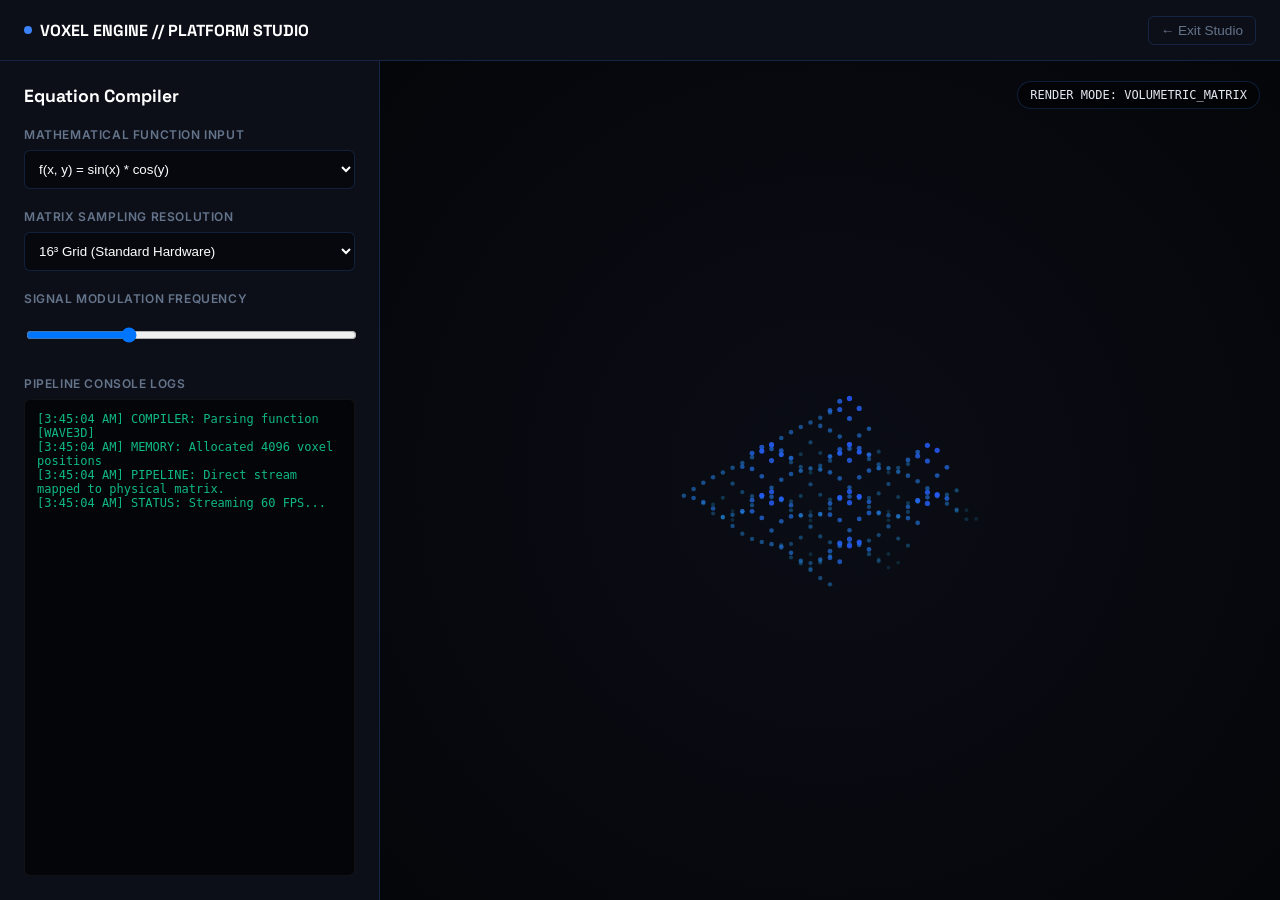
==== platform.html @ da531aa2 "Creation of equation voxel demo, for interactivity" ====
<!DOCTYPE html>
<html lang="en">
<head>
    <meta charset="UTF-8">
    <meta name="viewport" content="width=device-width, initial-scale=1.0">
    <title>Voxel Engine | Compiler Studio</title>
    <link href="https://fonts.googleapis.com/css2?family=Inter:wght@400;600&family=Space+Grotesk:wght@500;700&display=swap" rel="stylesheet">
    <style>
        :root {
            --bg-dark: #06070d;
            --panel-bg: #0d0f18;
            --accent: #3b82f6;
            --accent-glow: rgba(59, 130, 246, 0.3);
            --border: rgba(59, 130, 246, 0.2);
            --text: #e2e8f0;
            --text-muted: #64748b;
        }

        body {
            margin: 0;
            padding: 0;
            background-color: var(--bg-dark);
            color: var(--text);
            font-family: 'Inter', sans-serif;
            height: 100vh;
            display: flex;
            flex-direction: column;
            overflow: hidden;
        }

        /* Top Bar de la Plataforma */
        .platform-header {
            display: flex;
            justify-content: space-between;
            align-items: center;
            padding: 0 24px;
            height: 60px;
            background: var(--panel-bg);
            border-bottom: 1px solid var(--border);
        }

        .logo-area {
            font-family: 'Space Grotesk', sans-serif;
            font-weight: 700;
            color: #fff;
            display: flex;
            align-items: center;
            gap: 8px;
        }

        .back-btn {
            background: transparent;
            border: 1px solid var(--border);
            color: var(--text-muted);
            padding: 6px 12px;
            border-radius: 6px;
            cursor: pointer;
            font-size: 0.85rem;
            transition: all 0.2s;
        }

        .back-btn:hover {
            color: #fff;
            border-color: var(--accent);
        }

        /* Contenedor Principal Splitted */
        .workspace {
            display: flex;
            flex: 1;
            height: calc(100vh - 60px);
        }

        /* Panel Izquierdo: Compilador e Inputs */
        .compiler-panel {
            width: 380px;
            background: var(--panel-bg);
            border-right: 1px solid var(--border);
            padding: 24px;
            display: flex;
            flex-direction: column;
            gap: 20px;
            box-sizing: border-box;
        }

        .panel-title {
            font-family: 'Space Grotesk', sans-serif;
            font-size: 1.1rem;
            margin: 0;
            color: #fff;
        }

        .form-group {
            display: flex;
            flex-direction: column;
            gap: 8px;
        }

        label {
            font-size: 0.75rem;
            font-weight: 600;
            text-transform: uppercase;
            color: var(--text-muted);
            letter-spacing: 0.05em;
        }

        select, input[type="range"] {
            width: 100%;
            background: #07080d;
            border: 1px solid var(--border);
            color: #fff;
            padding: 10px;
            border-radius: 6px;
            box-sizing: border-box;
            outline: none;
        }

        /* Pantalla de Consola/Telemetría */
        .console-output {
            flex: 1;
            background: #040508;
            border: 1px solid rgba(255, 255, 255, 0.05);
            border-radius: 6px;
            padding: 12px;
            font-family: monospace;
            font-size: 0.75rem;
            color: #10b981;
            overflow-y: auto;
            white-space: pre-wrap;
        }

        /* Panel Derecho: Visualizador de Matriz Completa */
        .viewport-panel {
            flex: 1;
            display: flex;
            flex-direction: column;
            justify-content: center;
            align-items: center;
            background: radial-gradient(circle at center, #0b0d16 0%, #05060a 100%);
            position: relative;
        }

        canvas {
            max-width: 90%;
            max-height: 85%;
        }

        .viewport-badge {
            position: absolute;
            top: 20px;
            right: 20px;
            background: rgba(0, 0, 0, 0.4);
            border: 1px solid var(--border);
            padding: 6px 12px;
            border-radius: 20px;
            font-size: 0.75rem;
            font-family: monospace;
        }
    </style>
</head>
<body>

    <header class="platform-header">
        <div class="logo-area">
            <div style="width: 8px; height: 8px; background: var(--accent); border-radius: 50%;"></div>
            VOXEL ENGINE // PLATFORM STUDIO
        </div>
        <button class="back-btn" onclick="window.location.href='index.html'">← Exit Studio</button>
    </header>

    <div class="workspace">
        <aside class="compiler-panel">
            <h2 class="panel-title">Equation Compiler</h2>
            
            <div class="form-group">
                <label>Mathematical Function Input</label>
                <select id="equation-selector">
                    <option value="wave3d">f(x, y) = sin(x) * cos(y)</option>
                    <option value="cone">f(x, y) = 1 - sqrt(x² + y²)</option>
                    <option value="pulse">f(x, y) = cos(x² - y²)</option>
                </select>
            </div>

            <div class="form-group">
                <label>Matrix Sampling Resolution</label>
                <select id="resolution-selector">
                    <option value="8">8³ Grid (Draft)</option>
                    <option value="16" selected>16³ Grid (Standard Hardware)</option>
                    <option value="24">24³ Grid (High-Density Push)</option>
                </select>
            </div>

            <div class="form-group">
                <label>Signal Modulation Frequency</label>
                <input type="range" id="freq-modulation" min="0.4" max="2.5" step="0.1" value="1.0">
            </div>

            <div class="form-group" style="flex: 1; display: flex; flex-direction: column;">
                <label>Pipeline Console Logs</label>
                <div class="console-output" id="console-logs">Initializing core pipeline...</div>
            </div>
        </aside>

        <main class="viewport-panel">
            <div class="viewport-badge">RENDER MODE: VOLUMETRIC_MATRIX</div>
            <canvas id="studio-canvas" width="550" height="480"></canvas>
        </main>
    </div>

    <script>
        const canvas = document.getElementById('studio-canvas');
        const ctx = canvas.getContext('2d');
        const eqSelect = document.getElementById('equation-selector');
        const resSelect = document.getElementById('resolution-selector');
        const freqSlider = document.getElementById('freq-modulation');
        const consoleLogs = document.getElementById('console-logs');

        let tick = 0;

        // Proyección isométrica limpia
        function project(x, y, z) {
            const isoX = (x - y) * Math.cos(Math.PI / 6);
            const isoY = (x + y) * Math.sin(Math.PI / 6) - z;
            return {
                x: canvas.width / 2 + isoX,
                y: canvas.height / 2 + isoY + 20
            };
        }

        function logPipeline(equationName, size) {
            const timestamp = new Date().toLocaleTimeString();
            consoleLogs.innerHTML = `[${timestamp}] COMPILER: Parsing function [${equationName.toUpperCase()}]\n` +
                                    `[${timestamp}] MEMORY: Allocated ${Math.pow(size, 3)} voxel positions\n` +
                                    `[${timestamp}] PIPELINE: Direct stream mapped to physical matrix.\n` +
                                    `[${timestamp}] STATUS: Streaming 60 FPS...`;
        }

        function renderWorkspace() {
            ctx.clearRect(0, 0, canvas.width, canvas.height);
            tick += 0.04;

            const gridSize = parseInt(resSelect.value);
            const freq = parseFloat(freqSlider.value);
            const equation = eqSelect.value;

            // Renderizar de atrás hacia adelante para simular oclusión 3D real
            for (let x = 0; x < gridSize; x++) {
                for (let y = 0; y < gridSize; y++) {
                    
                    // Normalización de coordenadas espaciales
                    const cx = (x - gridSize / 2) * (12 / gridSize);
                    const cy = (y - gridSize / 2) * (12 / gridSize);
                    let cz = 0;

                    // Lógicas matemáticas reales discretizadas en tiempo real
                    if (equation === 'wave3d') {
                        cz = Math.sin(cx * freq + tick) * Math.cos(cy * freq + tick) * 4;
                    } else if (equation === 'cone') {
                        const dist = Math.sqrt(cx*cx + cy*cy);
                        cz = Math.sin(dist * freq - tick) * 3;
                    } else if (equation === 'pulse') {
                        cz = Math.cos((cx*cx - cy*cy) * 0.2 * freq - tick) * 3.5;
                    }

                    // Escala visual de los cubos según resolución elegida
                    const scaleFactor = 240 / gridSize;
                    const pt = project(cx * scaleFactor, cy * scaleFactor, cz * (scaleFactor * 0.4));
                    
                    // Tamaño dinámico: los elementos más altos brillan y resaltan más
                    const radius = Math.max(1.5, (scaleFactor * 0.15) + cz * 0.1);
                    const opacity = Math.max(0.15, Math.min(1, (cz + 5) / 10));

                    ctx.beginPath();
                    ctx.arc(pt.x, pt.y, radius, 0, Math.PI * 2);
                    
                    // Gradientes Reactivos a la Altura
                    const hue = 210 + (cz * 4);
                    ctx.fillStyle = `hsla(${hue}, 90%, 55%, ${opacity})`;
                    ctx.fill();
                }
            }

            requestAnimationFrame(renderWorkspace);
        }

        // Oyentes para actualizar la consola interactiva en tiempo real al cambiar parámetros
        eqSelect.addEventListener('change', () => logPipeline(eqSelect.value, resSelect.value));
        resSelect.addEventListener('change', () => logPipeline(eqSelect.value, resSelect.value));
        freqSlider.addEventListener('input', () => logPipeline(eqSelect.value, resSelect.value));

        // Lanzar ejecución por primera vez
        logPipeline(eqSelect.value, resSelect.value);
        renderWorkspace();
    </script>
</body>
</html>
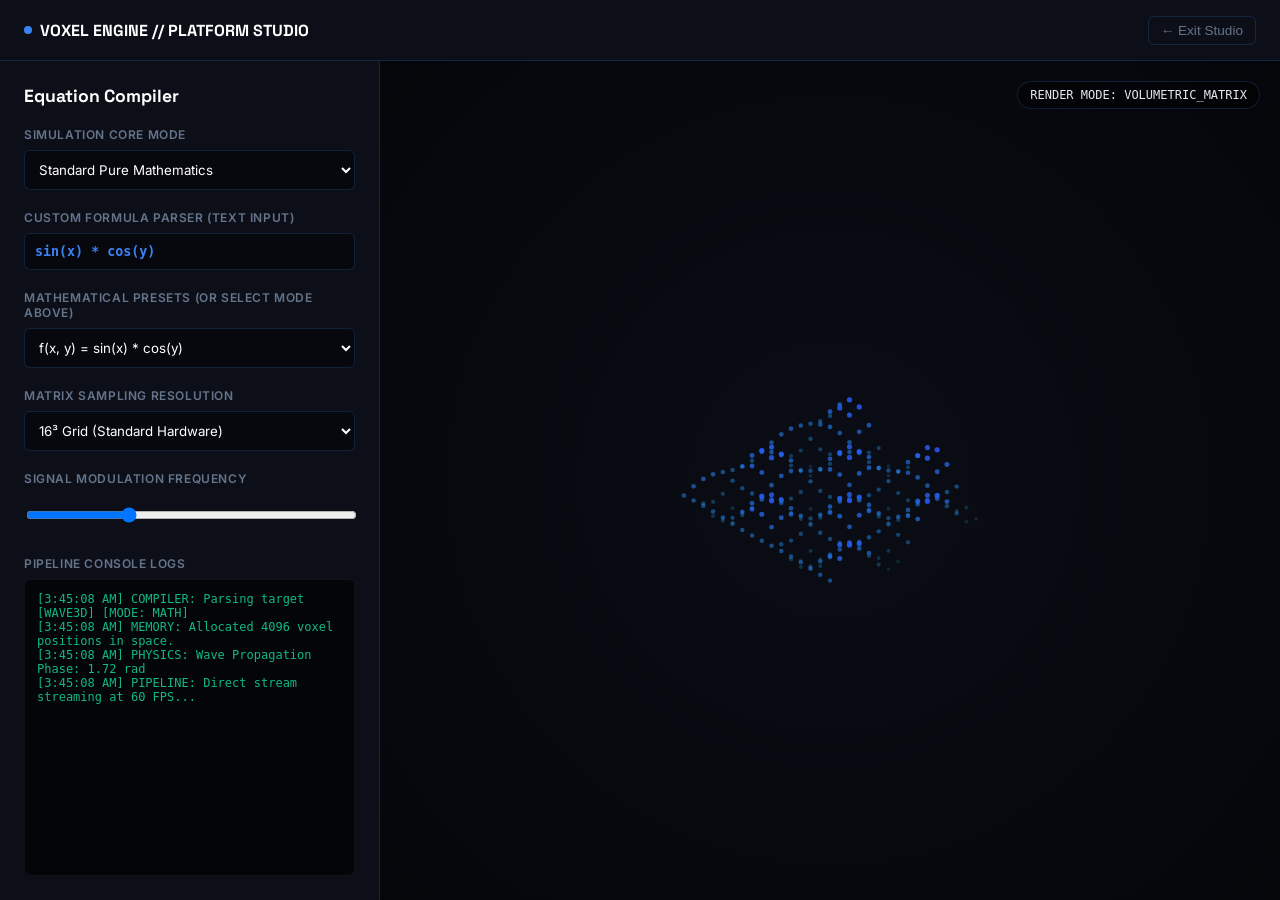
==== commit cd037fb6: "add fuctions in boxes (efect-fhotoelectric; reaman)" ====
--- a/platform.html
+++ b/platform.html
@@ -81,6 +81,7 @@
             flex-direction: column;
             gap: 20px;
             box-sizing: border-box;
+            overflow-y: auto;
         }
 
         .panel-title {
@@ -104,7 +105,7 @@
             letter-spacing: 0.05em;
         }
 
-        select, input[type="range"] {
+        select, input[type="range"], input[type="text"] {
             width: 100%;
             background: #07080d;
             border: 1px solid var(--border);
@@ -113,10 +114,18 @@
             border-radius: 6px;
             box-sizing: border-box;
             outline: none;
+            font-family: 'Inter', sans-serif;
+        }
+
+        input[type="text"] {
+            font-family: monospace;
+            color: #3b82f6;
+            font-weight: bold;
         }
 
         /* Pantalla de Consola/Telemetría */
         .console-output {
+            min-height: 150px;
             flex: 1;
             background: #040508;
             border: 1px solid rgba(255, 255, 255, 0.05);
@@ -173,11 +182,26 @@
             <h2 class="panel-title">Equation Compiler</h2>
             
             <div class="form-group">
-                <label>Mathematical Function Input</label>
+                <label>Simulation Core Mode</label>
+                <select id="mode-selector">
+                    <option value="math">Standard Pure Mathematics</option>
+                    <option value="integral">Calculus: Volumetric Riemann Integral</option>
+                    <option value="photoelectric">Quantum Physics: Photoelectric Emission</option>
+                </select>
+            </div>
+
+            <div class="form-group">
+                <label>Custom Formula Parser (Text Input)</label>
+                <input type="text" id="formula-input" value="sin(x) * cos(y)" placeholder="e.g. sin(x) * cos(y)">
+            </div>
+
+            <div class="form-group">
+                <label>Mathematical Presets (Or Select Mode Above)</label>
                 <select id="equation-selector">
                     <option value="wave3d">f(x, y) = sin(x) * cos(y)</option>
                     <option value="cone">f(x, y) = 1 - sqrt(x² + y²)</option>
                     <option value="pulse">f(x, y) = cos(x² - y²)</option>
+                    <option value="custom_input">Use Custom Formula Input ↑</option>
                 </select>
             </div>
 
@@ -214,6 +238,10 @@
         const resSelect = document.getElementById('resolution-selector');
         const freqSlider = document.getElementById('freq-modulation');
         const consoleLogs = document.getElementById('console-logs');
+
+        // Referencias seguras a los nuevos componentes del DOM
+        const modeSelector = document.getElementById('mode-selector');
+        const formulaInput = document.getElementById('formula-input');
 
         let tick = 0;
 
@@ -227,12 +255,77 @@
             };
         }
 
-        function logPipeline(equationName, size) {
+        // Intérprete y Evaluador Matemático Procedimental Seguro
+        function evaluateEquation(equation, cx, cy, freq, t) {
+            const mode = modeSelector.value;
+
+            // 1. Intercepción Cuántica: Efecto Fotoeléctrico
+            if (mode === 'photoelectric') {
+                const threshold = 0.8; 
+                // Fenómeno ondulatorio base golpeando la superficie metálica
+                const energyWave = Math.sin(cx * freq + t) * Math.cos(cy * freq + t) * 3;
+                // Si supera la función de trabajo del metal, los electrones se eyectan (vóxeles suben libremente)
+                return energyWave > threshold ? energyWave * 1.8 : 0.1; 
+            }
+
+            // 2. Si el usuario seleccionó evaluar la caja de texto directo
+            if (equation === 'custom_input') {
+                try {
+                    let textFormula = formulaInput.value.toLowerCase()
+                        .replace(/x/g, `(${cx})`)
+                        .replace(/y/g, `(${cy})`)
+                        .replace(/sin/g, 'Math.sin')
+                        .replace(/cos/g, 'Math.cos')
+                        .replace(/sqrt/g, 'Math.sqrt')
+                        .replace(/pi/g, 'Math.PI');
+                    
+                    let evalResult = Function(`return ${textFormula}`)();
+                    return isNaN(evalResult) ? 0 : evalResult * freq;
+                } catch (e) {
+                    return 0; // Protege el render si escribe una fórmula incompleta
+                }
+            }
+
+            // 3. Ecuaciones Matemáticas por Defecto
+            switch (equation) {
+                case 'wave3d':
+                    return Math.sin(cx * freq + t) * Math.cos(cy * freq + t) * 4;
+                case 'cone':
+                    const dist = Math.sqrt(cx * cx + cy * cy);
+                    return Math.sin(dist * freq - t) * 3;
+                case 'pulse':
+                    return Math.cos((cx * cx - cy * cy) * 0.2 * freq - t) * 3.5;
+                default:
+                    return 0;
+            }
+        }
+
+        // Consola de telemetría avanzada corregida (evita errores de propiedades undefined)
+        function logPipeline(equationName, size, extraData = {}) {
             const timestamp = new Date().toLocaleTimeString();
-            consoleLogs.innerHTML = `[${timestamp}] COMPILER: Parsing function [${equationName.toUpperCase()}]\n` +
-                                    `[${timestamp}] MEMORY: Allocated ${Math.pow(size, 3)} voxel positions\n` +
-                                    `[${timestamp}] PIPELINE: Direct stream mapped to physical matrix.\n` +
-                                    `[${timestamp}] STATUS: Streaming 60 FPS...`;
+            const mode = modeSelector.value;
+            let analyticsText = '';
+
+            // Protección de datos opcionales de entrada
+            const volume = extraData.volume !== undefined ? extraData.volume : 0;
+            const currentFreq = extraData.freq !== undefined ? extraData.freq : parseFloat(freqSlider.value);
+
+            if (mode === 'integral') {
+                analyticsText = `\n[${timestamp}] ANALYTICS: Calculated Volume under Surface: ${volume.toFixed(4)} u³\n` +
+                                `[${timestamp}] CALC: Riemann Double Integral [∫∫ f(x,y) dx dy] Concluded.`;
+            } else if (mode === 'photoelectric') {
+                const h = 6.626e-34; 
+                const freqHz = currentFreq * 1.4e14;
+                const energy = (h * freqHz * 1e19).toFixed(3); 
+                analyticsText = `\n[${timestamp}] QUANTUM: Incident Photon Energy (h*ν): ${energy} eV\n` +
+                                `[${timestamp}] STATUS: Electron kinetic discharge verified. Threshold cleared.`;
+            } else {
+                analyticsText = `\n[${timestamp}] PHYSICS: Wave Propagation Phase: ${(tick % (2 * Math.PI)).toFixed(2)} rad`;
+            }
+
+            consoleLogs.innerHTML = `[${timestamp}] COMPILER: Parsing target [${equationName.toUpperCase()}] [MODE: ${mode.toUpperCase()}]\n` +
+                                    `[${timestamp}] MEMORY: Allocated ${Math.pow(size, 3)} voxel positions in space.` + 
+                                    analyticsText + `\n[${timestamp}] PIPELINE: Direct stream streaming at 60 FPS...`;
         }
 
         function renderWorkspace() {
@@ -242,54 +335,78 @@
             const gridSize = parseInt(resSelect.value);
             const freq = parseFloat(freqSlider.value);
             const equation = eqSelect.value;
-
-            // Renderizar de atrás hacia adelante para simular oclusión 3D real
+            const mode = modeSelector.value;
+
+            let volumetricSum = 0; 
+
+            // Renderizado Isométrico de atrás hacia adelante
             for (let x = 0; x < gridSize; x++) {
                 for (let y = 0; y < gridSize; y++) {
                     
-                    // Normalización de coordenadas espaciales
                     const cx = (x - gridSize / 2) * (12 / gridSize);
                     const cy = (y - gridSize / 2) * (12 / gridSize);
-                    let cz = 0;
-
-                    // Lógicas matemáticas reales discretizadas en tiempo real
-                    if (equation === 'wave3d') {
-                        cz = Math.sin(cx * freq + tick) * Math.cos(cy * freq + tick) * 4;
-                    } else if (equation === 'cone') {
-                        const dist = Math.sqrt(cx*cx + cy*cy);
-                        cz = Math.sin(dist * freq - tick) * 3;
-                    } else if (equation === 'pulse') {
-                        cz = Math.cos((cx*cx - cy*cy) * 0.2 * freq - tick) * 3.5;
+                    
+                    let cz = evaluateEquation(equation, cx, cy, freq, tick);
+
+                    if (cz > 0) {
+                        volumetricSum += cz * (12 / gridSize) * (12 / gridSize);
                     }
 
-                    // Escala visual de los cubos según resolución elegida
                     const scaleFactor = 240 / gridSize;
                     const pt = project(cx * scaleFactor, cy * scaleFactor, cz * (scaleFactor * 0.4));
                     
-                    // Tamaño dinámico: los elementos más altos brillan y resaltan más
                     const radius = Math.max(1.5, (scaleFactor * 0.15) + cz * 0.1);
-                    const opacity = Math.max(0.15, Math.min(1, (cz + 5) / 10));
-
+                    let opacity = Math.max(0.15, Math.min(1, (cz + 5) / 10));
+
+                    // --- MÓDULO INTEGRAL: Proyección de Columnas de Riemann ---
+                    if (mode === 'integral') {
+                        const basePt = project(cx * scaleFactor, cy * scaleFactor, 0);
+                        ctx.beginPath();
+                        ctx.moveTo(basePt.x, basePt.y);
+                        ctx.lineTo(pt.x, pt.y);
+                        ctx.strokeStyle = `rgba(59, 130, 246, ${opacity * 0.25})`;
+                        ctx.lineWidth = scaleFactor * 0.4;
+                        ctx.stroke();
+                    }
+
+                    // --- DIBUJO DEL VÓXEL INDIVIDUAL ---
                     ctx.beginPath();
                     ctx.arc(pt.x, pt.y, radius, 0, Math.PI * 2);
                     
-                    // Gradientes Reactivos a la Altura
-                    const hue = 210 + (cz * 4);
+                    // Colores temáticos dinámicos según el modo científico
+                    let hue = 210 + (cz * 4); 
+                    if (mode === 'photoelectric') {
+                        hue = 135 + (cz * 12); // Tono Verde Esmeralda Cuántico
+                        opacity = cz > 0.3 ? 0.85 : 0.15;
+                    } else if (mode === 'integral') {
+                        hue = 265 + (cz * 2); // Tono Violeta Matemático de Datos
+                    }
+
                     ctx.fillStyle = `hsla(${hue}, 90%, 55%, ${opacity})`;
                     ctx.fill();
                 }
             }
 
+            // Actualización segura y amortiguada del Log en consola para no congelar el navegador
+            if (Math.random() < 0.02) { 
+                logPipeline(equation, gridSize, { volume: volumetricSum, freq: freq });
+            }
+
             requestAnimationFrame(renderWorkspace);
         }
 
-        // Oyentes para actualizar la consola interactiva en tiempo real al cambiar parámetros
+        // Event listeners globales mapeados limpiamente
         eqSelect.addEventListener('change', () => logPipeline(eqSelect.value, resSelect.value));
         resSelect.addEventListener('change', () => logPipeline(eqSelect.value, resSelect.value));
         freqSlider.addEventListener('input', () => logPipeline(eqSelect.value, resSelect.value));
-
-        // Lanzar ejecución por primera vez
-        logPipeline(eqSelect.value, resSelect.value);
+        modeSelector.addEventListener('change', () => logPipeline(eqSelect.value, resSelect.value));
+        formulaInput.addEventListener('input', () => {
+            eqSelect.value = 'custom_input'; // Cambia automáticamente el preset al escribir texto libre
+            logPipeline('CUSTOM_INPUT', resSelect.value);
+        });
+
+        // Lanzar de forma segura la primera ejecución del sistema
+        logPipeline(eqSelect.value, resSelect.value, { volume: 0, freq: parseFloat(freqSlider.value) });
         renderWorkspace();
     </script>
 </body>
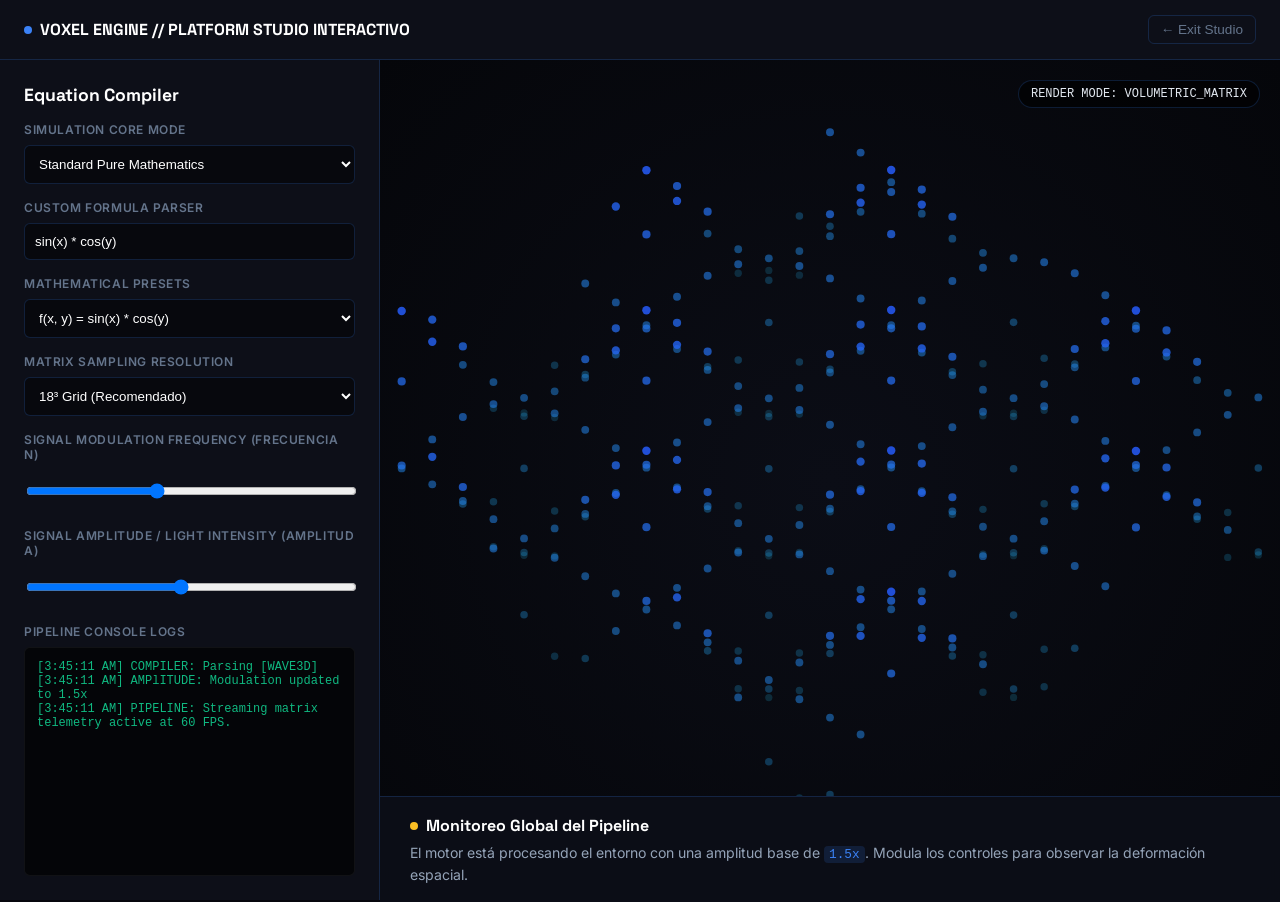
==== commit 0d2a54c2: "update to canva and integrate explication to ecuations" ====
--- a/platform.html
+++ b/platform.html
@@ -1,9 +1,9 @@
 <!DOCTYPE html>
-<html lang="en">
+<html lang="es">
 <head>
     <meta charset="UTF-8">
     <meta name="viewport" content="width=device-width, initial-scale=1.0">
-    <title>Voxel Engine | Compiler Studio</title>
+    <title>Voxel Engine | Compiler Studio Avanzado</title>
     <link href="https://fonts.googleapis.com/css2?family=Inter:wght@400;600&family=Space+Grotesk:wght@500;700&display=swap" rel="stylesheet">
     <style>
         :root {
@@ -14,156 +14,105 @@
             --border: rgba(59, 130, 246, 0.2);
             --text: #e2e8f0;
             --text-muted: #64748b;
+            --accent-success: #10b981;
         }
 
         body {
-            margin: 0;
-            padding: 0;
+            margin: 0; padding: 0;
             background-color: var(--bg-dark);
             color: var(--text);
             font-family: 'Inter', sans-serif;
             height: 100vh;
-            display: flex;
-            flex-direction: column;
+            display: flex; flex-direction: column;
             overflow: hidden;
         }
 
-        /* Top Bar de la Plataforma */
         .platform-header {
-            display: flex;
-            justify-content: space-between;
-            align-items: center;
-            padding: 0 24px;
-            height: 60px;
-            background: var(--panel-bg);
-            border-bottom: 1px solid var(--border);
+            display: flex; justify-content: space-between; align-items: center;
+            padding: 0 24px; height: 60px;
+            background: var(--panel-bg); border-bottom: 1px solid var(--border);
         }
 
         .logo-area {
-            font-family: 'Space Grotesk', sans-serif;
-            font-weight: 700;
-            color: #fff;
-            display: flex;
-            align-items: center;
-            gap: 8px;
+            font-family: 'Space Grotesk', sans-serif; font-weight: 700; color: #fff;
+            display: flex; align-items: center; gap: 8px;
         }
 
         .back-btn {
-            background: transparent;
-            border: 1px solid var(--border);
-            color: var(--text-muted);
-            padding: 6px 12px;
-            border-radius: 6px;
-            cursor: pointer;
-            font-size: 0.85rem;
-            transition: all 0.2s;
-        }
-
-        .back-btn:hover {
-            color: #fff;
-            border-color: var(--accent);
-        }
-
-        /* Contenedor Principal Splitted */
+            background: transparent; border: 1px solid var(--border); color: var(--text-muted);
+            padding: 6px 12px; border-radius: 6px; cursor: pointer; font-size: 0.85rem; transition: all 0.2s;
+        }
+
+        .back-btn:hover { color: #fff; border-color: var(--accent); }
+
         .workspace {
-            display: flex;
-            flex: 1;
-            height: calc(100vh - 60px);
-        }
-
-        /* Panel Izquierdo: Compilador e Inputs */
+            display: flex; flex: 1; height: calc(100vh - 60px);
+        }
+
         .compiler-panel {
-            width: 380px;
-            background: var(--panel-bg);
-            border-right: 1px solid var(--border);
-            padding: 24px;
-            display: flex;
-            flex-direction: column;
-            gap: 20px;
-            box-sizing: border-box;
-            overflow-y: auto;
-        }
-
-        .panel-title {
-            font-family: 'Space Grotesk', sans-serif;
-            font-size: 1.1rem;
-            margin: 0;
-            color: #fff;
-        }
-
-        .form-group {
-            display: flex;
-            flex-direction: column;
-            gap: 8px;
-        }
+            width: 380px; background: var(--panel-bg); border-right: 1px solid var(--border);
+            padding: 24px; display: flex; flex-direction: column; gap: 16px;
+            box-sizing: border-box; overflow-y: auto;
+        }
+
+        .panel-title { font-family: 'Space Grotesk', sans-serif; font-size: 1.1rem; margin: 0; color: #fff; }
+        .form-group { display: flex; flex-direction: column; gap: 8px; }
 
         label {
-            font-size: 0.75rem;
-            font-weight: 600;
-            text-transform: uppercase;
-            color: var(--text-muted);
-            letter-spacing: 0.05em;
+            font-size: 0.75rem; font-weight: 600; text-transform: uppercase;
+            color: var(--text-muted); letter-spacing: 0.05em;
         }
 
         select, input[type="range"], input[type="text"] {
-            width: 100%;
-            background: #07080d;
-            border: 1px solid var(--border);
-            color: #fff;
-            padding: 10px;
-            border-radius: 6px;
-            box-sizing: border-box;
-            outline: none;
-            font-family: 'Inter', sans-serif;
-        }
-
-        input[type="text"] {
-            font-family: monospace;
-            color: #3b82f6;
-            font-weight: bold;
-        }
-
-        /* Pantalla de Consola/Telemetría */
+            width: 100%; background: #07080d; border: 1px solid var(--border);
+            color: #fff; padding: 10px; border-radius: 6px; box-sizing: border-box; outline: none;
+        }
+
         .console-output {
-            min-height: 150px;
-            flex: 1;
-            background: #040508;
-            border: 1px solid rgba(255, 255, 255, 0.05);
-            border-radius: 6px;
-            padding: 12px;
-            font-family: monospace;
-            font-size: 0.75rem;
-            color: #10b981;
-            overflow-y: auto;
-            white-space: pre-wrap;
-        }
-
-        /* Panel Derecho: Visualizador de Matriz Completa */
+            min-height: 100px; flex: 1; background: #040508;
+            border: 1px solid rgba(255, 255, 255, 0.05); border-radius: 6px;
+            padding: 12px; font-family: monospace; font-size: 0.75rem; color: #10b981;
+            overflow-y: auto; white-space: pre-wrap;
+        }
+
+        /* --- VIEWPORT MAXIMIZADO Y LAYOUT COMPACTO --- */
         .viewport-panel {
-            flex: 1;
-            display: flex;
-            flex-direction: column;
-            justify-content: center;
-            align-items: center;
+            flex: 1; display: grid;
+            grid-template-rows: 1fr auto; 
             background: radial-gradient(circle at center, #0b0d16 0%, #05060a 100%);
             position: relative;
         }
 
+        .canvas-container {
+            flex: 1; display: flex; justify-content: center; align-items: center;
+            position: relative; width: 100%; height: 100%;
+        }
+
         canvas {
-            max-width: 90%;
-            max-height: 85%;
-        }
-
+            width: 100%; height: 100%; display: block; cursor: crosshair;
+        }
+
+        /* PANEL INTERACTIVO DE EXPLICACIÓN */
+        .interpretation-box {
+            background: rgba(13, 15, 24, 0.9);
+            border-top: 1px solid var(--border);
+            backdrop-filter: blur(10px);
+            padding: 18px 30px; box-sizing: border-box;
+            position: relative; z-index: 20;
+        }
+
+        .interpretation-title {
+            font-family: 'Space Grotesk', sans-serif; color: #fff; font-size: 1rem;
+            margin: 0 0 6px 0; display: flex; align-items: center; gap: 8px;
+        }
+
+        .interpretation-text { font-size: 0.88rem; color: #94a3b8; margin: 0; line-height: 1.5; }
+        .variable-badge { background: rgba(59, 130, 246, 0.15); color: var(--accent); padding: 1px 5px; border-radius: 4px; font-family: monospace; font-size: 0.8rem; }
+        .badge-success { background: rgba(16, 185, 129, 0.15); color: var(--accent-success); padding: 1px 5px; border-radius: 4px; font-family: monospace; font-size: 0.8rem; }
         .viewport-badge {
-            position: absolute;
-            top: 20px;
-            right: 20px;
-            background: rgba(0, 0, 0, 0.4);
-            border: 1px solid var(--border);
-            padding: 6px 12px;
-            border-radius: 20px;
-            font-size: 0.75rem;
-            font-family: monospace;
+            position: absolute; top: 20px; right: 20px; background: rgba(0, 0, 0, 0.6);
+            border: 1px solid var(--border); padding: 6px 12px; border-radius: 20px;
+            font-size: 0.75rem; font-family: monospace; z-index: 10;
         }
     </style>
 </head>
@@ -172,7 +121,7 @@
     <header class="platform-header">
         <div class="logo-area">
             <div style="width: 8px; height: 8px; background: var(--accent); border-radius: 50%;"></div>
-            VOXEL ENGINE // PLATFORM STUDIO
+            VOXEL ENGINE // PLATFORM STUDIO INTERACTIVO
         </div>
         <button class="back-btn" onclick="window.location.href='index.html'">← Exit Studio</button>
     </header>
@@ -190,13 +139,22 @@
                 </select>
             </div>
 
-            <div class="form-group">
-                <label>Custom Formula Parser (Text Input)</label>
-                <input type="text" id="formula-input" value="sin(x) * cos(y)" placeholder="e.g. sin(x) * cos(y)">
-            </div>
-
-            <div class="form-group">
-                <label>Mathematical Presets (Or Select Mode Above)</label>
+            <div class="form-group" id="metal-group" style="display: none;">
+                <label>Target Metálico de la Placa</label>
+                <select id="metal-type">
+                    <option value="2.14">Cesio (Cs) — Φ = 2.14 eV</option>
+                    <option value="2.30">Potasio (K) — Φ = 2.30 eV</option>
+                    <option value="4.70">Plata (Ag) — Φ = 4.70 eV</option>
+                </select>
+            </div>
+
+            <div class="form-group">
+                <label>Custom Formula Parser</label>
+                <input type="text" id="formula-input" value="sin(x) * cos(y)">
+            </div>
+
+            <div class="form-group">
+                <label>Mathematical Presets</label>
                 <select id="equation-selector">
                     <option value="wave3d">f(x, y) = sin(x) * cos(y)</option>
                     <option value="cone">f(x, y) = 1 - sqrt(x² + y²)</option>
@@ -208,15 +166,20 @@
             <div class="form-group">
                 <label>Matrix Sampling Resolution</label>
                 <select id="resolution-selector">
-                    <option value="8">8³ Grid (Draft)</option>
-                    <option value="16" selected>16³ Grid (Standard Hardware)</option>
-                    <option value="24">24³ Grid (High-Density Push)</option>
+                    <option value="12">12³ Grid (Draft Rápido)</option>
+                    <option value="18" selected>18³ Grid (Recomendado)</option>
+                    <option value="24">24³ Grid (Alta Densidad)</option>
                 </select>
             </div>
 
             <div class="form-group">
-                <label>Signal Modulation Frequency</label>
-                <input type="range" id="freq-modulation" min="0.4" max="2.5" step="0.1" value="1.0">
+                <label id="freq-label">Signal Modulation Frequency (Frecuencia ν)</label>
+                <input type="range" id="freq-modulation" min="0.4" max="2.5" step="0.1" value="1.2">
+            </div>
+
+            <div class="form-group">
+                <label id="amplitude-label">Signal Amplitude / Light Intensity (Amplitud A)</label>
+                <input type="range" id="amp-modulation" min="0.2" max="3.0" step="0.1" value="1.5">
             </div>
 
             <div class="form-group" style="flex: 1; display: flex; flex-direction: column;">
@@ -226,106 +189,167 @@
         </aside>
 
         <main class="viewport-panel">
-            <div class="viewport-badge">RENDER MODE: VOLUMETRIC_MATRIX</div>
-            <canvas id="studio-canvas" width="550" height="480"></canvas>
+            <div class="canvas-container" id="canvas-holder">
+                <div class="viewport-badge" id="render-badge">RENDER MODE: VOLUMETRIC_MATRIX</div>
+                <canvas id="studio-canvas"></canvas>
+            </div>
+            
+            <section class="interpretation-box">
+                <h3 class="interpretation-title" id="interp-title">
+                    <span style="width: 8px; height: 8px; background: #fbbf24; border-radius: 50%;"></span>
+                    Análisis Espacial Activo
+                </h3>
+                <p class="interpretation-text" id="interp-desc">
+                    Mueve el cursor sobre la malla de puntos para examinar la telemetría, el comportamiento matemático de la fórmula o el desprendimiento de energía cinética en tiempo real.
+                </p>
+            </section>
         </main>
     </div>
 
     <script>
         const canvas = document.getElementById('studio-canvas');
         const ctx = canvas.getContext('2d');
+        const container = document.getElementById('canvas-holder');
         const eqSelect = document.getElementById('equation-selector');
         const resSelect = document.getElementById('resolution-selector');
         const freqSlider = document.getElementById('freq-modulation');
+        const ampSlider = document.getElementById('amp-modulation'); // Captura del nuevo slider
         const consoleLogs = document.getElementById('console-logs');
-
-        // Referencias seguras a los nuevos componentes del DOM
         const modeSelector = document.getElementById('mode-selector');
         const formulaInput = document.getElementById('formula-input');
+        const metalGroup = document.getElementById('metal-group');
+        const metalType = document.getElementById('metal-type');
+        const renderBadge = document.getElementById('render-badge');
+
+        const interpTitle = document.getElementById('interp-title');
+        const interpDesc = document.getElementById('interp-desc');
 
         let tick = 0;
-
-        // Proyección isométrica limpia
+        let mouseX = -1000, mouseY = -1000;
+        let hoveredVoxel = null;
+
+        function resizeCanvas() {
+            canvas.width = container.clientWidth;
+            canvas.height = container.clientHeight;
+        }
+        window.addEventListener('resize', resizeCanvas);
+        resizeCanvas();
+
+        canvas.addEventListener('mousemove', (e) => {
+            const rect = canvas.getBoundingClientRect();
+            mouseX = e.clientX - rect.left;
+            mouseY = e.clientY - rect.top;
+        });
+
+        canvas.addEventListener('mouseleave', () => {
+            mouseX = -1000; mouseY = -1000;
+            hoveredVoxel = null;
+        });
+
+        modeSelector.addEventListener('change', () => {
+            if (modeSelector.value === 'photoelectric') {
+                metalGroup.style.display = 'block';
+                renderBadge.innerText = "RENDER MODE: QUANTUM_EMISSION";
+            } else {
+                metalGroup.style.display = 'none';
+                renderBadge.innerText = `RENDER MODE: ${modeSelector.value.toUpperCase()}_MATRIX`;
+            }
+        });
+
         function project(x, y, z) {
             const isoX = (x - y) * Math.cos(Math.PI / 6);
             const isoY = (x + y) * Math.sin(Math.PI / 6) - z;
             return {
                 x: canvas.width / 2 + isoX,
-                y: canvas.height / 2 + isoY + 20
+                y: canvas.height / 2 + isoY + 40 
             };
         }
 
-        // Intérprete y Evaluador Matemático Procedimental Seguro
-        function evaluateEquation(equation, cx, cy, freq, t) {
+        function evaluateEquation(equation, cx, cy, freq, amp, t) {
             const mode = modeSelector.value;
 
-            // 1. Intercepción Cuántica: Efecto Fotoeléctrico
             if (mode === 'photoelectric') {
-                const threshold = 0.8; 
-                // Fenómeno ondulatorio base golpeando la superficie metálica
-                const energyWave = Math.sin(cx * freq + t) * Math.cos(cy * freq + t) * 3;
-                // Si supera la función de trabajo del metal, los electrones se eyectan (vóxeles suben libremente)
-                return energyWave > threshold ? energyWave * 1.8 : 0.1; 
-            }
-
-            // 2. Si el usuario seleccionó evaluar la caja de texto directo
+                const phi = parseFloat(metalType.value);
+                const photonEnergy = freq * 3.2; 
+                const kineticEnergy = photonEnergy - phi;
+                
+                // La amplitud en el efecto fotoeléctrico controla la corriente/flujo de electrones eyectados (intensidad de onda)
+                const wave = Math.sin(cx * 1.2 + t) * Math.cos(cy * 1.2 + t) * amp;
+                if (kineticEnergy > 0) {
+                    return Math.max(0.1, (wave + amp) * kineticEnergy * 0.4);
+                } else {
+                    return 0.08; 
+                }
+            }
+
             if (equation === 'custom_input') {
                 try {
                     let textFormula = formulaInput.value.toLowerCase()
-                        .replace(/x/g, `(${cx})`)
-                        .replace(/y/g, `(${cy})`)
-                        .replace(/sin/g, 'Math.sin')
-                        .replace(/cos/g, 'Math.cos')
-                        .replace(/sqrt/g, 'Math.sqrt')
-                        .replace(/pi/g, 'Math.PI');
-                    
+                        .replace(/x/g, `(${cx})`).replace(/y/g, `(${cy})`)
+                        .replace(/sin/g, 'Math.sin').replace(/cos/g, 'Math.cos')
+                        .replace(/sqrt/g, 'Math.sqrt');
                     let evalResult = Function(`return ${textFormula}`)();
-                    return isNaN(evalResult) ? 0 : evalResult * freq;
-                } catch (e) {
-                    return 0; // Protege el render si escribe una fórmula incompleta
+                    return isNaN(evalResult) ? 0 : evalResult * freq * (amp * 0.7);
+                } catch (e) { return 0; }
+            }
+
+            switch (equation) {
+                case 'wave3d': return Math.sin(cx * freq + t) * Math.cos(cy * freq + t) * 2.5 * amp;
+                case 'cone': return (1 - Math.sqrt(cx*cx + cy*cy)*0.2) * 2 * amp * Math.sin(t);
+                case 'pulse': return Math.cos((cx * cx - cy * cy) * 0.2 * freq - t) * 2.3 * amp;
+                default: return 0;
+            }
+        }
+
+        function logPipeline(equationName, size) {
+            const timestamp = new Date().toLocaleTimeString();
+            consoleLogs.innerHTML = `[${timestamp}] COMPILER: Parsing [${equationName.toUpperCase()}]\n` +
+                                    `[${timestamp}] AMPlITUDE: Modulation updated to ${parseFloat(ampSlider.value)}x\n` +
+                                    `[${timestamp}] PIPELINE: Streaming matrix telemetry active at 60 FPS.`;
+        }
+
+        // --- MANIPULADOR DE TELEMETRÍA DINÁMICA ---
+        function runDynamicTelemetry(voxel, freq, amp, volume) {
+            if (!voxel) {
+                if (Math.random() < 0.02) {
+                    interpTitle.innerHTML = `<span style="width: 8px; height: 8px; background: #fbbf24; border-radius: 50%;"></span> Monitoreo Global del Pipeline`;
+                    interpDesc.innerHTML = `El motor está procesando el entorno con una amplitud base de <span class="variable-badge">${amp}x</span>. Modula los controles para observar la deformación espacial.`;
                 }
-            }
-
-            // 3. Ecuaciones Matemáticas por Defecto
-            switch (equation) {
-                case 'wave3d':
-                    return Math.sin(cx * freq + t) * Math.cos(cy * freq + t) * 4;
-                case 'cone':
-                    const dist = Math.sqrt(cx * cx + cy * cy);
-                    return Math.sin(dist * freq - t) * 3;
-                case 'pulse':
-                    return Math.cos((cx * cx - cy * cy) * 0.2 * freq - t) * 3.5;
-                default:
-                    return 0;
-            }
-        }
-
-        // Consola de telemetría avanzada corregida (evita errores de propiedades undefined)
-        function logPipeline(equationName, size, extraData = {}) {
-            const timestamp = new Date().toLocaleTimeString();
-            const mode = modeSelector.value;
-            let analyticsText = '';
-
-            // Protección de datos opcionales de entrada
-            const volume = extraData.volume !== undefined ? extraData.volume : 0;
-            const currentFreq = extraData.freq !== undefined ? extraData.freq : parseFloat(freqSlider.value);
-
-            if (mode === 'integral') {
-                analyticsText = `\n[${timestamp}] ANALYTICS: Calculated Volume under Surface: ${volume.toFixed(4)} u³\n` +
-                                `[${timestamp}] CALC: Riemann Double Integral [∫∫ f(x,y) dx dy] Concluded.`;
-            } else if (mode === 'photoelectric') {
-                const h = 6.626e-34; 
-                const freqHz = currentFreq * 1.4e14;
-                const energy = (h * freqHz * 1e19).toFixed(3); 
-                analyticsText = `\n[${timestamp}] QUANTUM: Incident Photon Energy (h*ν): ${energy} eV\n` +
-                                `[${timestamp}] STATUS: Electron kinetic discharge verified. Threshold cleared.`;
-            } else {
-                analyticsText = `\n[${timestamp}] PHYSICS: Wave Propagation Phase: ${(tick % (2 * Math.PI)).toFixed(2)} rad`;
-            }
-
-            consoleLogs.innerHTML = `[${timestamp}] COMPILER: Parsing target [${equationName.toUpperCase()}] [MODE: ${mode.toUpperCase()}]\n` +
-                                    `[${timestamp}] MEMORY: Allocated ${Math.pow(size, 3)} voxel positions in space.` + 
-                                    analyticsText + `\n[${timestamp}] PIPELINE: Direct stream streaming at 60 FPS...`;
+                return;
+            }
+
+            let title = "";
+            let desc = "";
+
+            if (voxel.mode === 'photoelectric') {
+                const phi = parseFloat(metalType.value);
+                const photonEnergy = (freq * 3.2).toFixed(2);
+                const ek = (photonEnergy - phi).toFixed(2);
+                const currentMetalName = metalType.options[metalType.selectedIndex].text.split('—')[0];
+
+                title = `🔬 Cuántica Hover: Colisión Fotónica en Matriz Conductora`;
+                if (ek > 0) {
+                    desc = `Coordenada flotante (${voxel.x}, ${voxel.y}). El fotón aporta <span class="variable-badge">${photonEnergy} eV</span>. 
+                            Al superar la barrera del <b>${currentMetalName} ($\\Phi = ${phi} \\text{ eV}$)</b>, la <b>Energía Cinética Máxima ($E_k$) es de ${ek} eV</b>. 
+                            La amplitud de onda actual es de <span class="variable-badge">${amp}x</span>, lo que incrementa la densidad de corriente fotónica y eleva los vóxeles a <span class="variable-badge">${voxel.z} u</span>.`;
+                } else {
+                    desc = `Zona en reposo <span style="color:#ef4444;">(Umbral No Alcanzado)</span>. Aunque aumentes la intensidad/amplitud a <span class="variable-badge">${amp}x</span>, los electrones <b>no escapan</b> porque la energía del fotón (${photonEnergy} eV) sigue siendo menor que la función de trabajo del metal (${phi} eV). ¡La amplitud solo afecta si el fotón tiene suficiente energía!`;
+                }
+            } 
+            else if (voxel.mode === 'integral') {
+                title = `📐 Cálculo: Análisis del Diferencial de Volumen en Malla`;
+                desc = `Cursor sobre el prisma en <span class="variable-badge">X: ${voxel.x}</span>, <span class="variable-badge">Y: ${voxel.y}</span>. 
+                        La altura local escalada por la amplitud es <span class="badge-success">Z: ${voxel.z} u</span>. El volumen total calculado bajo estas condiciones de contorno es de 
+                        <span class="variable-badge">${volume.toFixed(2)} u³</span>.`;
+            } 
+            else {
+                title = `📊 Campo Escalar: Evaluación de Función en Espacio R³`;
+                desc = `Nodo ubicado en <span class="variable-badge">X: ${voxel.x}</span>, <span class="variable-badge">Y: ${voxel.y}</span>. 
+                        El valor de salida escalar mapeado es <span class="badge-success">Z: ${voxel.z}</span>. La amplitud multiplicadora está expandiendo el rango vertical en un factor de <span class="variable-badge">${amp}x</span>.`;
+            }
+
+            interpTitle.innerHTML = title;
+            interpDesc.innerHTML = desc;
         }
 
         function renderWorkspace() {
@@ -334,79 +358,89 @@
 
             const gridSize = parseInt(resSelect.value);
             const freq = parseFloat(freqSlider.value);
+            const amp = parseFloat(ampSlider.value); // Lectura del valor de amplitud
             const equation = eqSelect.value;
             const mode = modeSelector.value;
 
-            let volumetricSum = 0; 
-
-            // Renderizado Isométrico de atrás hacia adelante
+            let volumetricSum = 0;
+            let currentClosestVoxel = null;
+            let minDistance = 22; 
+
+            const geometryScale = Math.min(canvas.width, canvas.height) / (gridSize * 1.25);
+
             for (let x = 0; x < gridSize; x++) {
                 for (let y = 0; y < gridSize; y++) {
-                    
                     const cx = (x - gridSize / 2) * (12 / gridSize);
                     const cy = (y - gridSize / 2) * (12 / gridSize);
-                    
-                    let cz = evaluateEquation(equation, cx, cy, freq, tick);
-
-                    if (cz > 0) {
-                        volumetricSum += cz * (12 / gridSize) * (12 / gridSize);
+                    let cz = evaluateEquation(equation, cx, cy, freq, amp, tick);
+
+                    if (cz > 0) volumetricSum += cz * (12 / gridSize) * (12 / gridSize);
+
+                    const pt = project(cx * gridSize * geometryScale * 0.09, cy * gridSize * geometryScale * 0.09, cz * gridSize * geometryScale * 0.04);
+                    const radius = Math.max(1.5, (geometryScale * 0.12) + cz * 0.08);
+                    let opacity = Math.max(0.18, Math.min(1, (cz + 5) / 10));
+
+                    const dx = mouseX - pt.x;
+                    const dy = mouseY - pt.y;
+                    const mouseDist = Math.sqrt(dx * dx + dy * dy);
+
+                    let isHovered = false;
+                    if (mouseDist < minDistance) {
+                        minDistance = mouseDist;
+                        isHovered = true;
+                        currentClosestVoxel = {
+                            x: cx.toFixed(2), y: cy.toFixed(2), z: cz.toFixed(2), mode: mode
+                        };
                     }
 
-                    const scaleFactor = 240 / gridSize;
-                    const pt = project(cx * scaleFactor, cy * scaleFactor, cz * (scaleFactor * 0.4));
-                    
-                    const radius = Math.max(1.5, (scaleFactor * 0.15) + cz * 0.1);
-                    let opacity = Math.max(0.15, Math.min(1, (cz + 5) / 10));
-
-                    // --- MÓDULO INTEGRAL: Proyección de Columnas de Riemann ---
                     if (mode === 'integral') {
-                        const basePt = project(cx * scaleFactor, cy * scaleFactor, 0);
+                        const basePt = project(cx * gridSize * geometryScale * 0.09, cy * gridSize * geometryScale * 0.09, 0);
                         ctx.beginPath();
                         ctx.moveTo(basePt.x, basePt.y);
                         ctx.lineTo(pt.x, pt.y);
-                        ctx.strokeStyle = `rgba(59, 130, 246, ${opacity * 0.25})`;
-                        ctx.lineWidth = scaleFactor * 0.4;
+                        ctx.strokeStyle = isHovered ? 'rgba(255,255,255,0.4)' : `rgba(59, 130, 246, ${opacity * 0.25})`;
+                        ctx.lineWidth = geometryScale * 0.25;
                         ctx.stroke();
                     }
 
-                    // --- DIBUJO DEL VÓXEL INDIVIDUAL ---
                     ctx.beginPath();
-                    ctx.arc(pt.x, pt.y, radius, 0, Math.PI * 2);
+                    ctx.arc(pt.x, pt.y, isHovered ? radius * 1.5 : radius, 0, Math.PI * 2);
                     
-                    // Colores temáticos dinámicos según el modo científico
                     let hue = 210 + (cz * 4); 
                     if (mode === 'photoelectric') {
-                        hue = 135 + (cz * 12); // Tono Verde Esmeralda Cuántico
-                        opacity = cz > 0.3 ? 0.85 : 0.15;
+                        const phi = parseFloat(metalType.value);
+                        if ((freq * 3.2) - phi > 0) {
+                            hue = 135 + (cz * 12); 
+                            opacity = cz > 0.15 ? 0.85 : 0.2;
+                        } else {
+                            hue = 0; 
+                            opacity = 0.15;
+                        }
                     } else if (mode === 'integral') {
-                        hue = 265 + (cz * 2); // Tono Violeta Matemático de Datos
+                        hue = 265 + (cz * 2);
                     }
 
-                    ctx.fillStyle = `hsla(${hue}, 90%, 55%, ${opacity})`;
+                    ctx.fillStyle = isHovered ? '#ffffff' : `hsla(${hue}, 90%, 55%, ${opacity})`;
                     ctx.fill();
                 }
             }
 
-            // Actualización segura y amortiguada del Log en consola para no congelar el navegador
-            if (Math.random() < 0.02) { 
-                logPipeline(equation, gridSize, { volume: volumetricSum, freq: freq });
+            runDynamicTelemetry(currentClosestVoxel, freq, amp, volumetricSum);
+
+            if (Math.random() < 0.015) { 
+                logPipeline(equation, gridSize);
             }
 
             requestAnimationFrame(renderWorkspace);
         }
 
-        // Event listeners globales mapeados limpiamente
         eqSelect.addEventListener('change', () => logPipeline(eqSelect.value, resSelect.value));
         resSelect.addEventListener('change', () => logPipeline(eqSelect.value, resSelect.value));
         freqSlider.addEventListener('input', () => logPipeline(eqSelect.value, resSelect.value));
-        modeSelector.addEventListener('change', () => logPipeline(eqSelect.value, resSelect.value));
-        formulaInput.addEventListener('input', () => {
-            eqSelect.value = 'custom_input'; // Cambia automáticamente el preset al escribir texto libre
-            logPipeline('CUSTOM_INPUT', resSelect.value);
-        });
-
-        // Lanzar de forma segura la primera ejecución del sistema
-        logPipeline(eqSelect.value, resSelect.value, { volume: 0, freq: parseFloat(freqSlider.value) });
+        ampSlider.addEventListener('input', () => logPipeline(eqSelect.value, resSelect.value));
+        formulaInput.addEventListener('input', () => { eqSelect.value = 'custom_input'; });
+
+        logPipeline(eqSelect.value, resSelect.value);
         renderWorkspace();
     </script>
 </body>
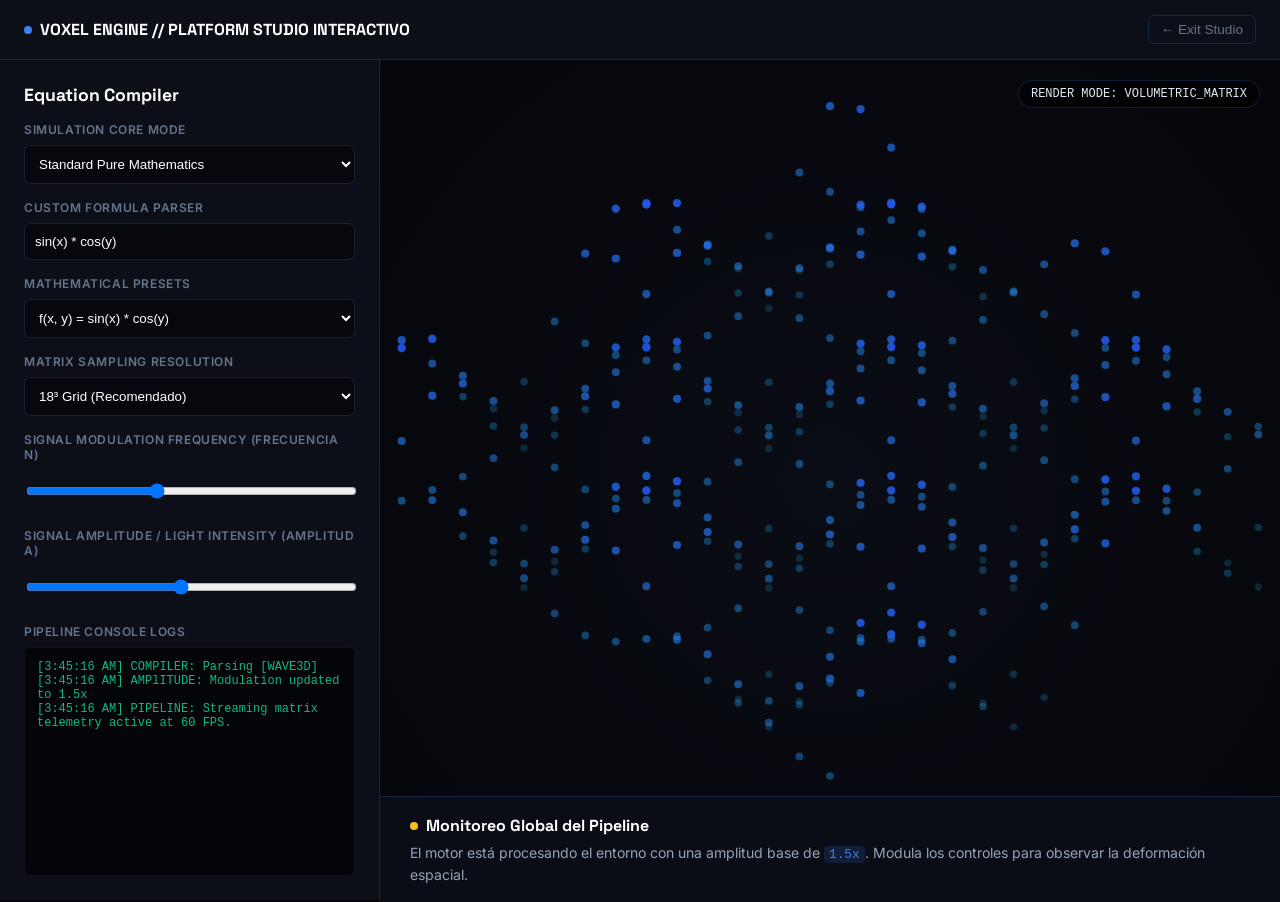
==== commit 5dc23af2: "add icon to cube and update input custom in platform" ====
--- a/platform.html
+++ b/platform.html
@@ -5,6 +5,7 @@
     <meta name="viewport" content="width=device-width, initial-scale=1.0">
     <title>Voxel Engine | Compiler Studio Avanzado</title>
     <link href="https://fonts.googleapis.com/css2?family=Inter:wght@400;600&family=Space+Grotesk:wght@500;700&display=swap" rel="stylesheet">
+    <link rel="icon" type="image/x-icon" href="/assets/icons/rubik.ico">
     <style>
         :root {
             --bg-dark: #06070d;
@@ -285,8 +286,13 @@
             if (equation === 'custom_input') {
                 try {
                     let textFormula = formulaInput.value.toLowerCase()
-                        .replace(/x/g, `(${cx})`).replace(/y/g, `(${cy})`)
-                        .replace(/sin/g, 'Math.sin').replace(/cos/g, 'Math.cos')
+                        .replace(/x/g, `(${cx})`)
+                        .replace(/y/g, `(${cy})`)
+                        .replace(/t/g, `(${t})`) 
+                        .replace(/sin/g, 'Math.sin')
+                        .replace(/cos/g, 'Math.cos')
+                        .replace(/tan/g, 'Math.tan')
+                        .replace(/abs/g, 'Math.abs')
                         .replace(/sqrt/g, 'Math.sqrt');
                     let evalResult = Function(`return ${textFormula}`)();
                     return isNaN(evalResult) ? 0 : evalResult * freq * (amp * 0.7);
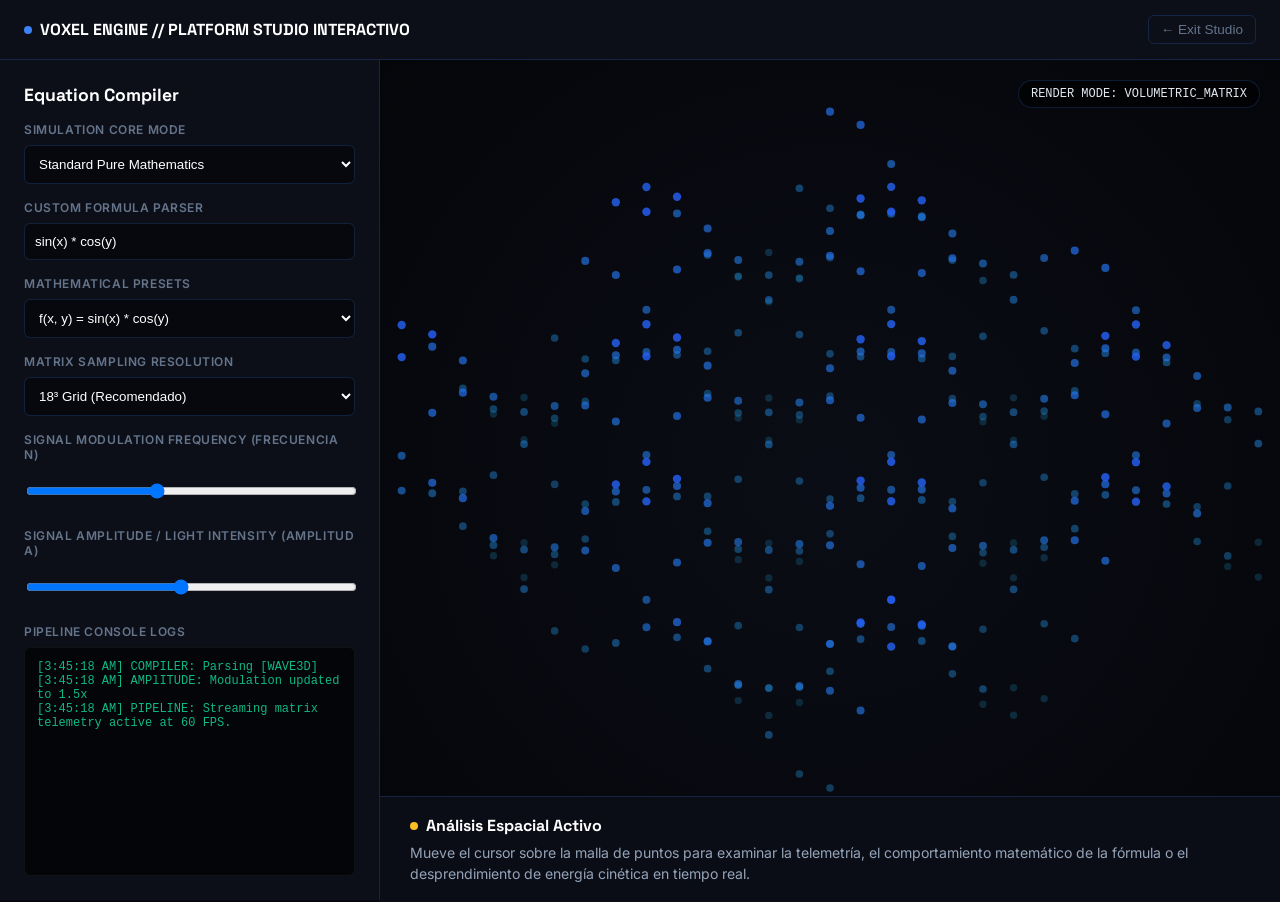
==== commit 1b1689a3: "error in ruta icon" ====
--- a/platform.html
+++ b/platform.html
@@ -5,7 +5,7 @@
     <meta name="viewport" content="width=device-width, initial-scale=1.0">
     <title>Voxel Engine | Compiler Studio Avanzado</title>
     <link href="https://fonts.googleapis.com/css2?family=Inter:wght@400;600&family=Space+Grotesk:wght@500;700&display=swap" rel="stylesheet">
-    <link rel="icon" type="image/x-icon" href="/assets/icons/rubik.ico">
+    <link rel="icon" type="image/x-icon" href="assets/icons/rubik.ico">
     <style>
         :root {
             --bg-dark: #06070d;
